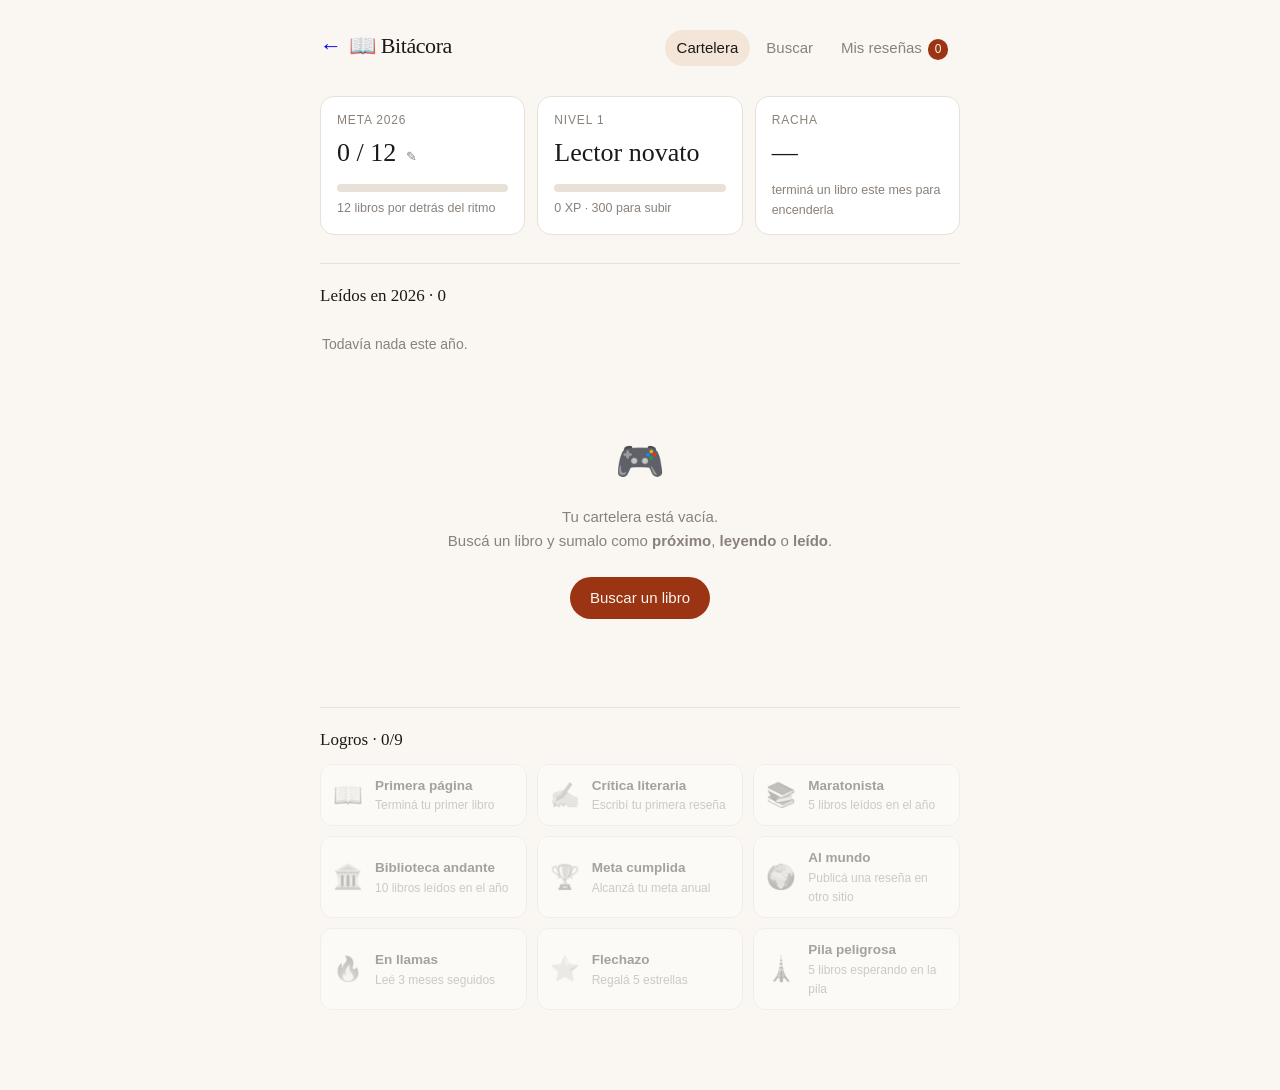
==== bitacora.html @ c362cbf7 "Personal site + bitácora de lecturas Co-Authored-By: Claude Fable 5 <noreply@anthropic.com> Claude-S" ====
<!DOCTYPE html>
<html lang="es">
<head>
  <meta charset="UTF-8">
  <meta name="viewport" content="width=device-width, initial-scale=1.0">
  <title>Bitácora</title>
  <link rel="stylesheet" href="style.css">
</head>
<body>
  <header>
    <div class="brand"><a href="index.html" title="Volver al archivo" style="text-decoration:none;margin-right:.35em">←</a>📖 Bitácora</div>
    <nav>
      <button id="tab-board" class="tab active">Cartelera</button>
      <button id="tab-search" class="tab">Buscar</button>
      <button id="tab-mine" class="tab">Mis reseñas <span id="mine-count" class="count" hidden></span></button>
    </nav>
  </header>

  <main>
    <section id="view-board"></section>

    <section id="view-search" hidden>
      <form id="search-form">
        <input id="search-input" type="search" placeholder="Buscá un libro por título, autor o ISBN…" autocomplete="off">
      </form>
      <div id="status" class="status"></div>
      <div id="results"></div>
      <div id="detail" hidden></div>
    </section>

    <section id="view-mine" hidden>
      <div id="mine-stats" class="status"></div>
      <div class="export-row">
        <button id="export-json" class="ghost">Exportar JSON</button>
        <button id="export-md" class="ghost">Copiar Markdown</button>
      </div>
      <div id="mine-list"></div>
    </section>
  </main>

  <div id="toast" class="toast" hidden></div>
  <script>
    // dentro del iframe de index.html no hace falta la flecha para "volver"
    if (window.self !== window.top) document.querySelector('.brand a')?.remove();
  </script>
  <script src="app.js"></script>
</body>
</html>
---- style.css ----
:root {
  --bg: #faf7f2;
  --fg: #1c1917;
  --muted: #8a817a;
  --line: #e8e1d8;
  --card: #ffffff;
  --accent: #9a3412;
  --accent-soft: #f3e5d8;
  --star: #b45309;
}

@media (prefers-color-scheme: dark) {
  :root {
    --bg: #141210;
    --fg: #e7e5e4;
    --muted: #a09a93;
    --line: #2c2825;
    --card: #1c1917;
    --accent: #fdba74;
    --accent-soft: #2e2318;
    --star: #fbbf24;
  }
}

* { box-sizing: border-box; margin: 0; padding: 0; }

body {
  background: var(--bg);
  color: var(--fg);
  font: 16px/1.6 -apple-system, BlinkMacSystemFont, "Segoe UI", Roboto, sans-serif;
  -webkit-font-smoothing: antialiased;
}

header {
  max-width: 680px;
  margin: 0 auto;
  padding: 28px 20px 8px;
  display: flex;
  align-items: baseline;
  justify-content: space-between;
  gap: 16px;
}

.brand {
  font-family: Georgia, "Times New Roman", serif;
  font-size: 22px;
  letter-spacing: -0.02em;
}

nav { display: flex; gap: 4px; }

.tab {
  background: none;
  border: none;
  color: var(--muted);
  font: inherit;
  font-size: 15px;
  padding: 6px 12px;
  border-radius: 999px;
  cursor: pointer;
}

.tab:hover { color: var(--fg); }
.tab.active { color: var(--fg); background: var(--accent-soft); }

.count {
  display: inline-block;
  min-width: 20px;
  text-align: center;
  font-size: 12px;
  background: var(--accent);
  color: var(--bg);
  border-radius: 999px;
  padding: 1px 6px;
  margin-left: 2px;
}

main {
  max-width: 680px;
  margin: 0 auto;
  padding: 12px 20px 80px;
}

/* ---- búsqueda ---- */

#search-input {
  width: 100%;
  font: inherit;
  font-size: 19px;
  color: var(--fg);
  background: none;
  border: none;
  border-bottom: 2px solid var(--line);
  padding: 12px 2px;
  outline: none;
  transition: border-color 0.2s;
}

#search-input:focus { border-bottom-color: var(--accent); }
#search-input::placeholder { color: var(--muted); }

.status {
  color: var(--muted);
  font-size: 14px;
  padding: 14px 2px;
}

.result {
  display: flex;
  gap: 14px;
  align-items: center;
  padding: 12px 8px;
  border-radius: 10px;
  cursor: pointer;
}

.result:hover { background: var(--card); }

.cover {
  width: 46px;
  height: 68px;
  object-fit: cover;
  border-radius: 4px;
  background: var(--line);
  flex-shrink: 0;
  box-shadow: 0 1px 4px rgba(0, 0, 0, 0.18);
}

.cover.placeholder {
  display: flex;
  align-items: center;
  justify-content: center;
  font-size: 20px;
}

.result .info { min-width: 0; }

.result .title {
  font-family: Georgia, serif;
  font-size: 17px;
  white-space: nowrap;
  overflow: hidden;
  text-overflow: ellipsis;
}

.result .meta {
  color: var(--muted);
  font-size: 13.5px;
}

.stars { color: var(--star); letter-spacing: 1px; }

/* ---- detalle ---- */

.back {
  background: none;
  border: none;
  color: var(--muted);
  font: inherit;
  font-size: 14px;
  cursor: pointer;
  padding: 10px 0;
}

.back:hover { color: var(--fg); }

.book-header { display: flex; gap: 20px; margin: 8px 0 24px; }

.book-header .cover {
  width: 110px;
  height: 164px;
  border-radius: 6px;
  font-size: 40px;
}

.book-header h2 {
  font-family: Georgia, serif;
  font-size: 26px;
  line-height: 1.25;
  font-weight: 500;
}

.book-header .author { color: var(--muted); margin-top: 4px; }
.book-header .rating-line { margin-top: 10px; font-size: 15px; }
.book-header .rating-line .n { color: var(--muted); font-size: 13.5px; }

h3.section {
  font-family: Georgia, serif;
  font-size: 17px;
  font-weight: 500;
  margin: 28px 0 10px;
  padding-top: 18px;
  border-top: 1px solid var(--line);
}

.description { color: var(--fg); font-size: 15.5px; }

.description.clamped {
  display: -webkit-box;
  -webkit-line-clamp: 6;
  -webkit-box-orient: vertical;
  overflow: hidden;
}

.more {
  background: none;
  border: none;
  color: var(--accent);
  font: inherit;
  font-size: 14px;
  cursor: pointer;
  padding: 4px 0;
}

/* histograma de ratings */

.histogram { display: grid; grid-template-columns: auto 1fr auto; gap: 4px 10px; align-items: center; max-width: 420px; font-size: 13.5px; }
.histogram .label { color: var(--muted); }
.histogram .bar-track { background: var(--line); border-radius: 4px; height: 8px; }
.histogram .bar { background: var(--star); border-radius: 4px; height: 8px; min-width: 2px; }
.histogram .num { color: var(--muted); font-variant-numeric: tabular-nums; }

.source-note { color: var(--muted); font-size: 13px; margin-top: 8px; }

.pills { display: flex; flex-wrap: wrap; gap: 8px; margin-top: 12px; }

.pill {
  display: inline-block;
  font-size: 13.5px;
  color: var(--fg);
  text-decoration: none;
  border: 1px solid var(--line);
  border-radius: 999px;
  padding: 5px 14px;
  background: var(--card);
}

.pill:hover { border-color: var(--accent); color: var(--accent); }

/* ---- formulario de reseña ---- */

.star-input { display: flex; gap: 2px; margin-bottom: 12px; }

.star-input button {
  background: none;
  border: none;
  font-size: 28px;
  color: var(--line);
  cursor: pointer;
  padding: 2px;
  transition: color 0.1s;
}

.star-input button.on { color: var(--star); }

textarea {
  width: 100%;
  min-height: 130px;
  font: inherit;
  font-size: 15.5px;
  color: var(--fg);
  background: var(--card);
  border: 1px solid var(--line);
  border-radius: 10px;
  padding: 12px 14px;
  resize: vertical;
  outline: none;
}

textarea:focus { border-color: var(--accent); }

.form-actions { display: flex; gap: 10px; margin-top: 12px; align-items: center; }

button.primary {
  background: var(--accent);
  color: var(--bg);
  border: none;
  font: inherit;
  font-size: 15px;
  padding: 9px 20px;
  border-radius: 999px;
  cursor: pointer;
}

button.primary:hover { opacity: 0.9; }

button.ghost {
  background: none;
  border: 1px solid var(--line);
  color: var(--fg);
  font: inherit;
  font-size: 13.5px;
  padding: 6px 14px;
  border-radius: 999px;
  cursor: pointer;
}

button.ghost:hover { border-color: var(--accent); color: var(--accent); }

button.danger:hover { border-color: #dc2626; color: #dc2626; }

/* tu reseña guardada */

.my-review {
  background: var(--card);
  border: 1px solid var(--line);
  border-radius: 12px;
  padding: 16px 18px;
}

.my-review .head { display: flex; justify-content: space-between; align-items: baseline; }
.my-review .date { color: var(--muted); font-size: 13px; }
.my-review .text { margin-top: 8px; white-space: pre-wrap; font-size: 15.5px; }

.publish-label { color: var(--muted); font-size: 13px; margin: 14px 0 0; }

.badge {
  display: inline-block;
  font-size: 12px;
  color: var(--accent);
  background: var(--accent-soft);
  border-radius: 999px;
  padding: 2px 10px;
}

/* ---- mis reseñas ---- */

.export-row { display: flex; gap: 8px; padding-bottom: 8px; }

.mine-item {
  display: flex;
  gap: 14px;
  padding: 14px 8px;
  border-bottom: 1px solid var(--line);
  cursor: pointer;
  border-radius: 10px;
}

.mine-item:hover { background: var(--card); }
.mine-item .info { min-width: 0; flex: 1; }
.mine-item .title { font-family: Georgia, serif; font-size: 17px; }
.mine-item .meta { color: var(--muted); font-size: 13px; margin: 2px 0 6px; }
.mine-item .snippet {
  font-size: 14.5px;
  color: var(--fg);
  display: -webkit-box;
  -webkit-line-clamp: 2;
  -webkit-box-orient: vertical;
  overflow: hidden;
}
.mine-item .badges { margin-top: 6px; display: flex; gap: 6px; flex-wrap: wrap; }

.empty {
  text-align: center;
  color: var(--muted);
  padding: 60px 20px;
  font-size: 15px;
}

.empty .big { font-size: 40px; margin-bottom: 12px; }

/* ---- cartelera ---- */

.tiles {
  display: grid;
  grid-template-columns: repeat(3, 1fr);
  gap: 12px;
  margin-top: 10px;
}

.tile {
  background: var(--card);
  border: 1px solid var(--line);
  border-radius: 14px;
  padding: 14px 16px;
}

.tile .label {
  font-size: 12px;
  color: var(--muted);
  text-transform: uppercase;
  letter-spacing: 0.07em;
}

.tile .value {
  font-family: Georgia, serif;
  font-size: 26px;
  margin-top: 2px;
  display: flex;
  align-items: baseline;
  gap: 6px;
}

.tile .sub { font-size: 12.5px; color: var(--muted); margin-top: 6px; }

.bar-outer {
  background: var(--line);
  border-radius: 99px;
  height: 8px;
  margin-top: 10px;
  overflow: hidden;
}

.bar-inner {
  background: var(--accent);
  height: 100%;
  border-radius: 99px;
  transition: width 0.4s;
}

.goal-input {
  width: 58px;
  font: inherit;
  font-family: Georgia, serif;
  font-size: 24px;
  background: none;
  border: none;
  border-bottom: 2px solid var(--accent);
  color: var(--fg);
  outline: none;
}

.icon-btn {
  background: none;
  border: none;
  cursor: pointer;
  color: var(--muted);
  font-size: 13px;
  padding: 2px 4px;
}

.icon-btn:hover { color: var(--accent); }

.shelf-card {
  display: flex;
  gap: 14px;
  align-items: center;
  background: var(--card);
  border: 1px solid var(--line);
  border-radius: 12px;
  padding: 12px 14px;
  margin-bottom: 10px;
}

.shelf-card .cover { width: 46px; height: 68px; cursor: pointer; }
.shelf-card .info { flex: 1; min-width: 0; cursor: pointer; }

.shelf-card .title {
  font-family: Georgia, serif;
  font-size: 16px;
  white-space: nowrap;
  overflow: hidden;
  text-overflow: ellipsis;
}

.shelf-card .meta { color: var(--muted); font-size: 13px; }
.shelf-card .actions { display: flex; gap: 8px; flex-shrink: 0; align-items: center; }

.cover-grid { display: flex; flex-wrap: wrap; gap: 10px; }

.cover-grid .shelf-cover {
  border: none;
  background: none;
  padding: 0;
  cursor: pointer;
}

.cover-grid .cover { width: 64px; height: 96px; }
.cover-grid .cover:hover { outline: 2px solid var(--accent); outline-offset: 2px; }

.ach-grid {
  display: grid;
  grid-template-columns: repeat(auto-fill, minmax(190px, 1fr));
  gap: 10px;
}

.ach {
  display: flex;
  gap: 12px;
  align-items: center;
  background: var(--card);
  border: 1px solid var(--line);
  border-radius: 12px;
  padding: 10px 12px;
}

.ach .icon { font-size: 24px; }
.ach .name { font-size: 13.5px; font-weight: 600; }
.ach .desc { font-size: 12px; color: var(--muted); }
.ach.locked { opacity: 0.38; filter: grayscale(1); }

/* estado del libro en el detalle */

.status-row { display: flex; gap: 6px; margin-top: 14px; flex-wrap: wrap; }

.status-row button {
  background: var(--card);
  border: 1px solid var(--line);
  color: var(--fg);
  font: inherit;
  font-size: 13.5px;
  padding: 6px 14px;
  border-radius: 999px;
  cursor: pointer;
}

.status-row button:hover { border-color: var(--accent); }

.status-row button.on {
  background: var(--accent);
  border-color: var(--accent);
  color: var(--bg);
}

/* confeti 🎉 */

.confetti-piece {
  position: fixed;
  top: -14px;
  width: 8px;
  height: 13px;
  z-index: 99;
  border-radius: 2px;
  pointer-events: none;
  animation: confetti-fall linear forwards;
}

@keyframes confetti-fall {
  to { transform: translateY(108vh) rotate(720deg); }
}

@media (max-width: 520px) {
  .tiles { grid-template-columns: 1fr; }
}

/* ---- toast ---- */

.toast {
  position: fixed;
  bottom: 28px;
  left: 50%;
  transform: translateX(-50%);
  background: var(--fg);
  color: var(--bg);
  font-size: 14px;
  padding: 10px 20px;
  border-radius: 999px;
  box-shadow: 0 4px 20px rgba(0, 0, 0, 0.25);
  z-index: 10;
  max-width: 90vw;
}

@media (max-width: 520px) {
  .book-header .cover { width: 84px; height: 126px; }
  .book-header h2 { font-size: 21px; }
}
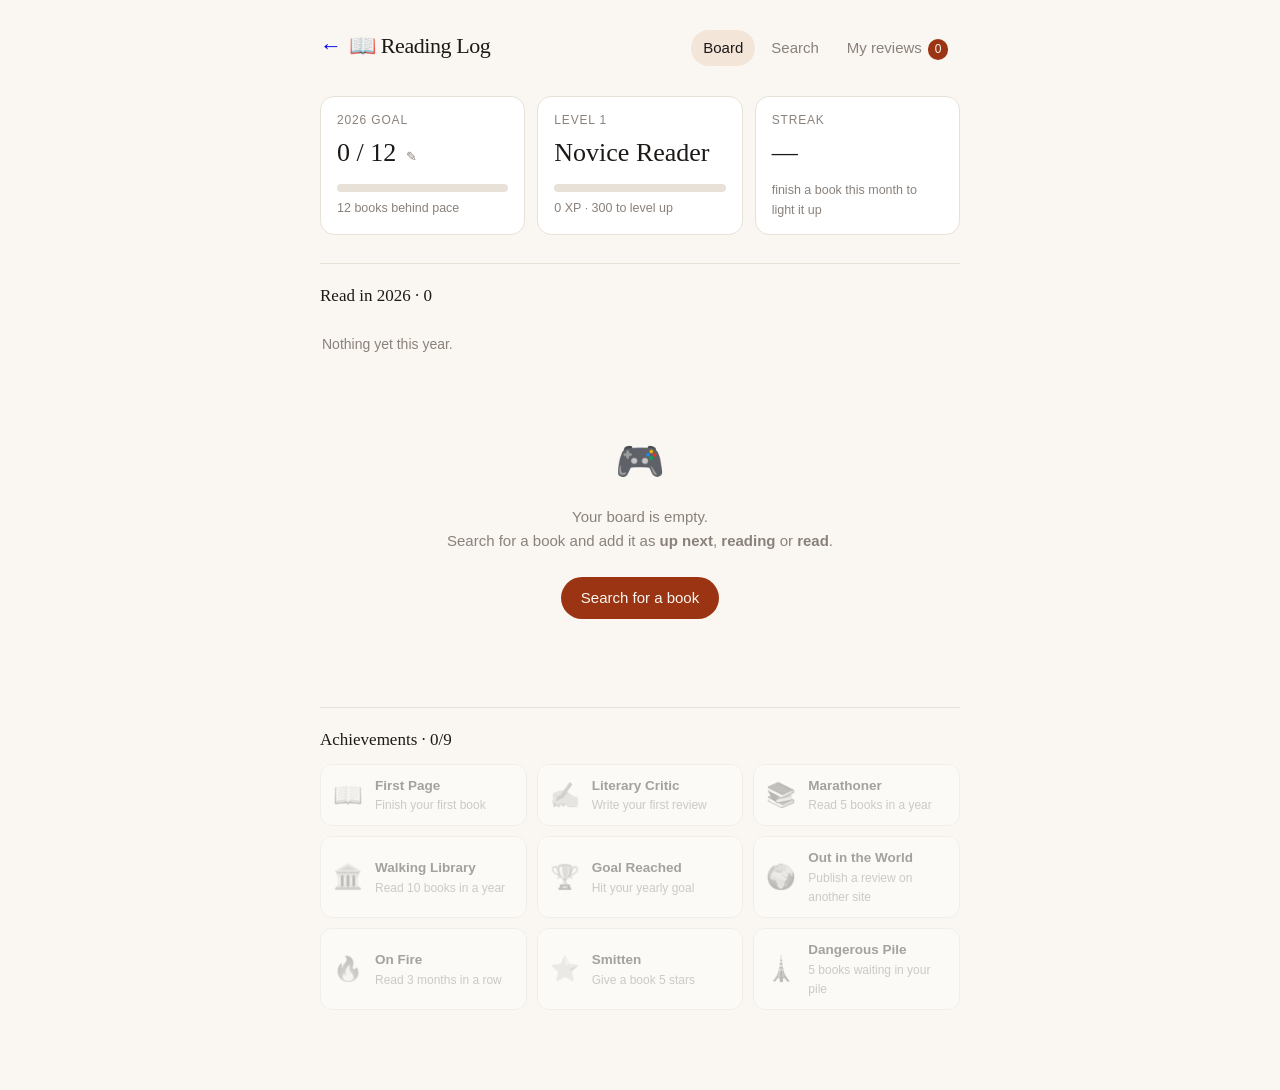
==== commit ba2c78fb: "Translate reading log page to English Co-Authored-By: Claude Fable 5 <noreply@anthropic.com> Claude-" ====
--- a/bitacora.html
+++ b/bitacora.html
@@ -1,18 +1,18 @@
 <!DOCTYPE html>
-<html lang="es">
+<html lang="en">
 <head>
   <meta charset="UTF-8">
   <meta name="viewport" content="width=device-width, initial-scale=1.0">
-  <title>Bitácora</title>
+  <title>Reading Log</title>
   <link rel="stylesheet" href="style.css">
 </head>
 <body>
   <header>
-    <div class="brand"><a href="index.html" title="Volver al archivo" style="text-decoration:none;margin-right:.35em">←</a>📖 Bitácora</div>
+    <div class="brand"><a href="index.html" title="Back to the site" style="text-decoration:none;margin-right:.35em">←</a>📖 Reading Log</div>
     <nav>
-      <button id="tab-board" class="tab active">Cartelera</button>
-      <button id="tab-search" class="tab">Buscar</button>
-      <button id="tab-mine" class="tab">Mis reseñas <span id="mine-count" class="count" hidden></span></button>
+      <button id="tab-board" class="tab active">Board</button>
+      <button id="tab-search" class="tab">Search</button>
+      <button id="tab-mine" class="tab">My reviews <span id="mine-count" class="count" hidden></span></button>
     </nav>
   </header>
 
@@ -21,7 +21,7 @@
 
     <section id="view-search" hidden>
       <form id="search-form">
-        <input id="search-input" type="search" placeholder="Buscá un libro por título, autor o ISBN…" autocomplete="off">
+        <input id="search-input" type="search" placeholder="Search for a book by title, author or ISBN…" autocomplete="off">
       </form>
       <div id="status" class="status"></div>
       <div id="results"></div>
@@ -31,8 +31,9 @@
     <section id="view-mine" hidden>
       <div id="mine-stats" class="status"></div>
       <div class="export-row">
-        <button id="export-json" class="ghost">Exportar JSON</button>
-        <button id="export-md" class="ghost">Copiar Markdown</button>
+        <button id="export-json" class="ghost">Export JSON</button>
+        <button id="export-md" class="ghost">Copy Markdown</button>
+        <button id="import-json" class="ghost">Import JSON</button>
       </div>
       <div id="mine-list"></div>
     </section>
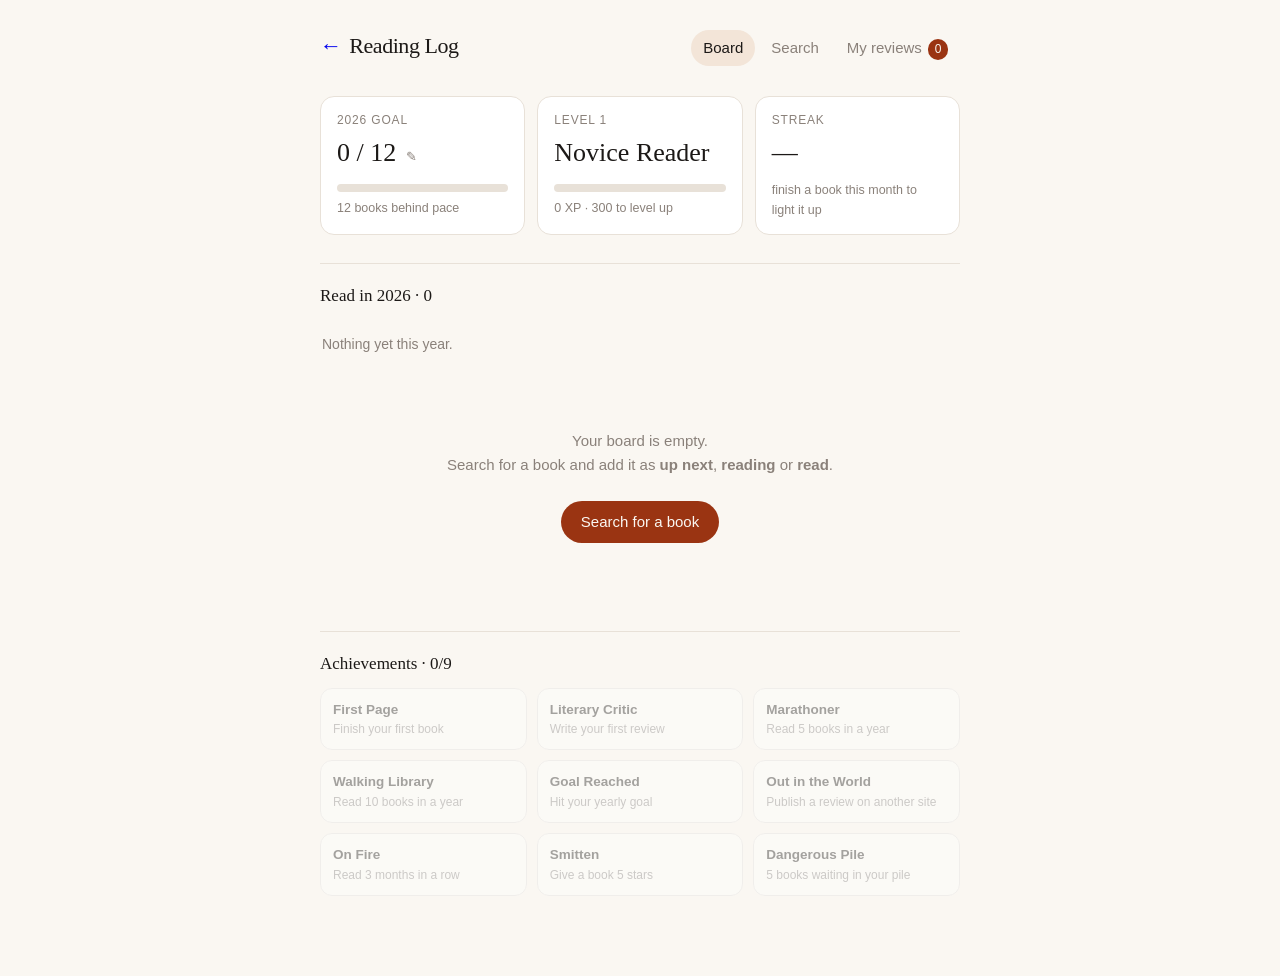
==== commit 6209404c: "Navy accent, single typeface, cleaner hero and about; de-emoji reading log Co-Authored-By: Claude Fa" ====
--- a/bitacora.html
+++ b/bitacora.html
@@ -8,7 +8,7 @@
 </head>
 <body>
   <header>
-    <div class="brand"><a href="index.html" title="Back to the site" style="text-decoration:none;margin-right:.35em">←</a>📖 Reading Log</div>
+    <div class="brand"><a href="index.html" title="Back to the site" style="text-decoration:none;margin-right:.35em">←</a>Reading Log</div>
     <nav>
       <button id="tab-board" class="tab active">Board</button>
       <button id="tab-search" class="tab">Search</button>
